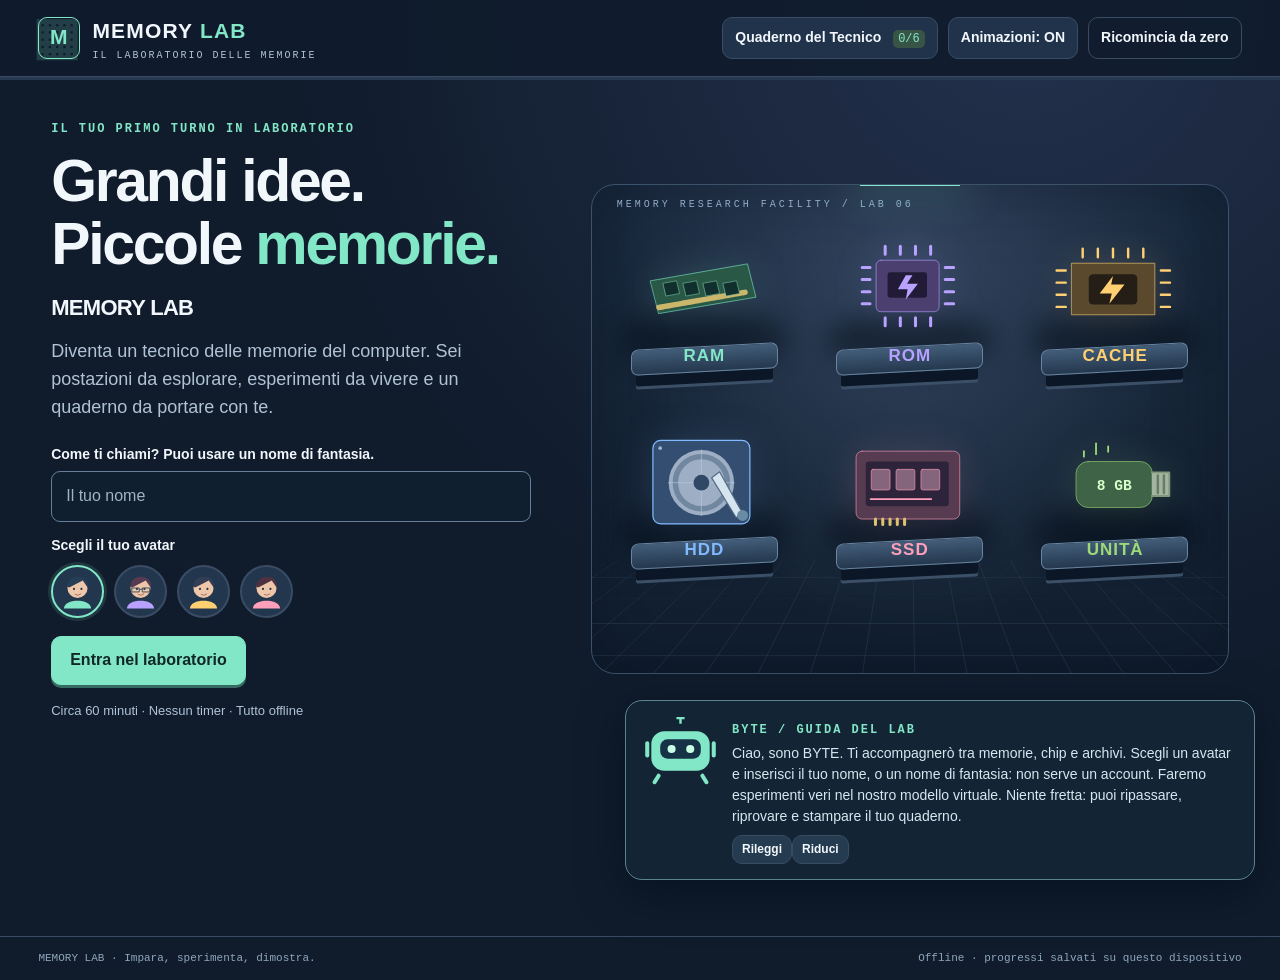
==== memory-lab/index.html @ 105fee85 "Aggiungi Memory Lab: sei laboratori sulle memorie del computer" ====
<!doctype html>
<html lang="it">
  <head>
    <meta charset="utf-8" />
    <meta name="viewport" content="width=device-width,initial-scale=1" />
    <meta name="theme-color" content="#101c2c" />
    <meta
      name="description"
      content="Un laboratorio interattivo per scoprire le memorie del computer. Sei esperimenti, un quaderno e una missione da tecnico."
    />
    <title>MEMORY LAB — Il laboratorio delle memorie</title>
    <link rel="stylesheet" href="style.css" />
    <script defer src="content.js"></script>
    <script defer src="app.js"></script>
  </head>
  <body>
    <header>
      <button
        class="logo"
        id="home"
        aria-label="Memory Lab, torna al laboratorio"
      >
        <span class="logo-chip">M<span>▦</span></span
        ><span
          >MEMORY <b>LAB</b><small>IL LABORATORIO DELLE MEMORIE</small></span
        >
      </button>
      <nav aria-label="Strumenti">
        <span id="student"></span
        ><button id="notebook">
          Quaderno del Tecnico <span id="noteCount">0/6</span></button
        ><button id="motion" aria-pressed="false">Animazioni: ON</button
        ><button id="reset" class="quiet">Ricomincia da zero</button>
      </nav>
    </header>
    <div class="global-progress"><div id="progressBar"></div></div>
    <main id="app"></main>
    <aside id="byte" aria-label="BYTE, assistente del laboratorio"></aside>
    <div id="announcer" class="sr-only" aria-live="polite"></div>
    <div id="toast" role="status" hidden></div>
    <dialog id="dialog">
      <h2 id="dialogTitle"></h2>
      <div id="dialogBody"></div>
      <div id="dialogActions"></div>
    </dialog>
    <section id="printArea"></section>
    <footer>
      <span>MEMORY LAB · Impara, sperimenta, dimostra.</span
      ><span id="saveState"
        >Offline · salvataggio automatico sul dispositivo</span
      >
    </footer>
  </body>
</html>
---- memory-lab/style.css ----
/* Interfaccia del laboratorio, simulazioni e viste di stampa A4. */
:root {
  --bg: #101c2c;
  --panel: #19283b;
  --panel2: #20334a;
  --line: #3a4c63;
  --text: #f2f7fc;
  --muted: #b1c2d6;
  --mint: #82e7c6;
  --purple: #b8a1ff;
  --amber: #ffd071;
  --blue: #82baff;
  --pink: #ff9fba;
  --green: #9ed977;
  --accent: var(--mint);
  color-scheme: dark;
}
* {
  box-sizing: border-box;
}
body {
  margin: 0;
  font-family: Arial, Helvetica, sans-serif;
  font-size: 16px;
  line-height: 1.55;
  color: var(--text);
  background:
    radial-gradient(ellipse at 80% 0, #24314d 0, transparent 50%), var(--bg);
}
button,
input,
select {
  font: inherit;
}
button {
  cursor: pointer;
  color: inherit;
  border: 1px solid var(--line);
  background: var(--panel2);
  border-radius: 10px;
  padding: 11px 18px;
  font-weight: 700;
  transition:
    transform 0.18s,
    background 0.18s,
    border-color 0.18s;
}
button:hover:not(:disabled) {
  background: #304966;
  border-color: #a4b9cf;
  transform: translateY(-2px);
}
button:disabled {
  opacity: 0.45;
  cursor: not-allowed;
}
button:focus-visible,
input:focus-visible,
select:focus-visible,
summary:focus-visible {
  outline: 3px solid var(--amber);
  outline-offset: 4px;
}
.primary {
  background: var(--mint);
  border-color: var(--mint);
  color: #102725;
  box-shadow: 0 3px 0 #356b62;
}
.primary:hover:not(:disabled) {
  background: #abf7dc;
  color: #102725;
}
.quiet {
  background: transparent;
}
.small {
  font-size: 14px;
  padding: 8px 12px;
}
.danger {
  color: #ffb8b8;
}
header {
  padding: 15px 3vw;
  display: flex;
  align-items: center;
  justify-content: space-between;
  gap: 20px;
  border-bottom: 1px solid var(--line);
  background: #101c2ce8;
  position: relative;
  z-index: 3;
}
.logo {
  display: flex;
  gap: 12px;
  align-items: center;
  background: none;
  border: 0;
  padding: 0;
  text-align: left;
  font-weight: 900;
  font-size: 21px;
  letter-spacing: 1.2px;
  white-space: nowrap;
}
.logo:hover:not(:disabled) {
  background: none;
  transform: none;
}
.logo b {
  color: var(--mint);
}
.logo small {
  display: block;
  font: 10px monospace;
  letter-spacing: 2px;
  color: var(--muted);
  margin-top: 2px;
}
.logo-chip {
  height: 42px;
  width: 42px;
  display: grid;
  place-items: center;
  border: 1px solid var(--mint);
  border-radius: 9px;
  color: var(--mint);
  position: relative;
}
.logo-chip > span {
  position: absolute;
  inset: -7px;
  font-size: 51px;
  opacity: 0.17;
  line-height: 1;
}
nav {
  display: flex;
  align-items: center;
  justify-content: end;
  gap: 10px;
  flex-wrap: wrap;
}
nav button {
  font-size: 14px;
  padding: 9px 12px;
}
#student {
  font-size: 14px;
  color: var(--muted);
}
#noteCount {
  font: 12px monospace;
  margin-left: 8px;
  background: #385447;
  border-radius: 5px;
  padding: 2px 5px;
  color: var(--mint);
}
.global-progress {
  height: 3px;
  background: #263950;
}
.global-progress > div {
  height: 100%;
  background: var(--mint);
  transition: width 0.5s;
}
main {
  max-width: 1400px;
  margin: auto;
  padding: 32px 4vw 190px;
  min-height: 85vh;
}
h1,
h2,
h3,
p {
  margin-top: 0;
}
h1 {
  font-size: clamp(36px, 4.6vw, 68px);
  line-height: 1.07;
  letter-spacing: -2.3px;
  margin-bottom: 20px;
}
h2 {
  font-size: 29px;
  line-height: 1.15;
  letter-spacing: -0.7px;
}
h3 {
  font-size: 20px;
  line-height: 1.25;
}
p {
  margin-bottom: 15px;
}
.muted {
  color: var(--muted);
}
.eyebrow {
  font: 700 12px monospace;
  letter-spacing: 2px;
  text-transform: uppercase;
  color: var(--accent);
  margin-bottom: 13px;
}
.pill {
  display: inline-block;
  border: 1px solid var(--line);
  padding: 5px 10px;
  border-radius: 20px;
  font: 12px monospace;
  letter-spacing: 0.4px;
}
.pill.good {
  color: var(--mint);
  border-color: #3b8c77;
  background: #183c37;
}
.actions {
  display: flex;
  align-items: center;
  gap: 12px;
  flex-wrap: wrap;
  margin: 20px 0 0;
}
.grid2 {
  display: grid;
  grid-template-columns: 1fr 1fr;
  gap: 22px;
}
.panel {
  background: linear-gradient(140deg, #20324a, #19283b);
  border: 1px solid var(--line);
  border-radius: 17px;
  padding: 25px;
  box-shadow: 0 13px 35px #030d1822;
}
.welcome {
  display: grid;
  grid-template-columns: 0.9fr 1.15fr;
  gap: 40px;
  align-items: center;
  margin: 10px 0;
}
.welcome h1 span {
  color: var(--mint);
}
.welcome-copy > p {
  font-size: 18px;
  color: var(--muted);
  max-width: 480px;
}
.welcome .lab-room {
  min-height: 490px;
}
.login {
  max-width: 480px;
  margin-top: 22px;
}
.login label {
  display: block;
  font-size: 14px;
  font-weight: 700;
  margin: 13px 0 6px;
}
input[type="text"],
input[type="number"] {
  width: 100%;
  padding: 12px 14px;
  border: 1px solid #667e99;
  border-radius: 9px;
  background: #101f30;
  color: white;
}
input::placeholder {
  color: #a2b3c5;
}
.avatars {
  display: flex;
  gap: 10px;
  margin: 8px 0 18px;
}
.avatar {
  padding: 7px;
  border-radius: 50%;
  border: 2px solid var(--line);
  width: 53px;
  height: 53px;
  background: #22364d;
  display: grid;
  place-items: center;
}
.avatar.selected {
  border-color: var(--mint);
  box-shadow: 0 0 0 3px #82e7c622;
}
.avatar svg {
  width: 100%;
  height: 100%;
}
.lab-top {
  display: flex;
  align-items: end;
  justify-content: space-between;
  gap: 20px;
  margin: 4px 0 22px;
}
.lab-top h1 {
  font-size: 38px;
  letter-spacing: -1px;
  margin: 0 0 8px;
}
.lab-top p {
  margin: 0;
  color: var(--muted);
}
.lab-stats {
  display: flex;
  gap: 25px;
  white-space: nowrap;
}
.lab-stats strong {
  display: block;
  font: 700 27px monospace;
  color: var(--mint);
}
.lab-stats span {
  font-size: 12px;
  color: var(--muted);
}
.lab-room {
  position: relative;
  border: 1px solid #3c516a;
  border-radius: 24px;
  padding: 35px 25px;
  background:
    radial-gradient(ellipse at 50% 10%, #33455f 0, transparent 65%),
    linear-gradient(180deg, #1b2b40, #111e2e);
  overflow: hidden;
  min-height: 510px;
  box-shadow: inset 0 0 70px #07101f77;
}
.lab-room:before {
  content: "";
  position: absolute;
  inset: 55% -20% -40%;
  background:
    linear-gradient(#546d8833 1px, transparent 1px),
    linear-gradient(90deg, #546d8833 1px, transparent 1px);
  background-size: 50px 50px;
  transform: perspective(260px) rotateX(42deg);
  pointer-events: none;
}
.room-label {
  position: absolute;
  top: 14px;
  left: 25px;
  color: #90acc8;
  font: 10px monospace;
  letter-spacing: 3px;
}
.room-light {
  position: absolute;
  top: -2px;
  width: 100px;
  height: 3px;
  left: calc(50% - 50px);
  background: var(--mint);
  box-shadow: 0 0 40px 13px #82e7c622;
}
.room-stations {
  display: grid;
  grid-template-columns: repeat(3, 1fr);
  gap: 24px 30px;
  position: relative;
  padding-top: 15px;
}
.bench {
  position: relative;
  border: 0;
  background: transparent;
  padding: 4px 5px 12px;
  min-height: 203px;
  text-align: center;
  border-radius: 12px;
  display: flex;
  align-items: center;
  flex-direction: column;
  color: var(--text);
  isolation: isolate;
}
.bench:before {
  content: "";
  position: absolute;
  inset: auto 2% 40px;
  height: 50px;
  border-radius: 45%;
  background: #030b1477;
  filter: blur(12px);
  z-index: -1;
}
.bench:after {
  content: "";
  position: absolute;
  inset: auto 8% 33px;
  height: 24px;
  border: 1px solid #6885a1;
  border-radius: 7px;
  background: linear-gradient(#435d79, #24384e);
  transform: skewY(-3deg);
  z-index: -1;
  box-shadow:
    0 16px 0 -5px #0b1726,
    0 19px 0 -5px #3b5067;
}
.bench:hover:not(:disabled) {
  background: #ffffff07;
  transform: translateY(-5px);
}
.bench svg {
  width: 180px;
  max-width: 90%;
  height: 130px;
  filter: drop-shadow(
    0 0 18px color-mix(in srgb, var(--accent) 14%, transparent)
  );
  animation: float 5s ease-in-out infinite;
}
.bench:nth-child(2) svg {
  animation-delay: -1s;
}
.bench:nth-child(3) svg {
  animation-delay: -2s;
}
.bench:nth-child(4) svg {
  animation-delay: -3s;
}
.bench strong {
  font-size: 17px;
  letter-spacing: 1px;
  color: var(--accent);
  display: block;
  margin: 4px 0;
}
.bench > span {
  display: block;
  font-size: 12px;
  color: var(--muted);
  font-weight: 400;
}
.bench .bench-status {
  position: absolute;
  right: 5px;
  top: 2px;
  border: 1px solid #556b80;
  background: #111f2f;
  border-radius: 20px;
  font: 11px monospace;
  padding: 4px 8px;
}
.bench.completed .bench-status {
  color: var(--mint);
  border-color: #6ca98e;
}
.bench.compact {
  min-height: 170px;
  pointer-events: none;
}
.bench.compact svg {
  height: 100px;
}
.bench.compact > span,
.bench.compact .bench-status {
  display: none;
}
.final-console {
  margin-top: 22px;
  display: flex;
  align-items: center;
  gap: 20px;
  border: 1px solid #735e99;
  background: linear-gradient(100deg, #302343, #202e47);
  border-radius: 15px;
  padding: 20px 24px;
}
.final-console .console-symbol {
  font: 40px monospace;
  color: var(--purple);
}
.final-console p {
  margin: 4px 0 0;
  color: var(--muted);
  font-size: 14px;
}
.final-console button {
  margin-left: auto;
  white-space: nowrap;
}
.station-heading {
  display: flex;
  align-items: center;
  justify-content: space-between;
  gap: 20px;
  margin: 3px 0 22px;
}
.station-heading h1 {
  font-size: 39px;
  letter-spacing: -1.2px;
  margin: 5px 0 10px;
}
.station-heading .hardware {
  width: 145px;
  height: 110px;
  flex: none;
}
.station-heading p {
  margin: 0;
  color: var(--muted);
}
.phase-tabs {
  display: flex;
  gap: 8px;
  flex-wrap: wrap;
  margin-bottom: 24px;
}
.phase-tabs button {
  background: #162537;
  font-size: 14px;
  padding: 10px 18px;
}
.phase-tabs button.active {
  background: var(--accent);
  color: #101c2c;
  border-color: var(--accent);
}
.phase-tabs button .phase-num {
  font: 12px monospace;
  margin-right: 8px;
  opacity: 0.7;
}
.discover {
  display: grid;
  grid-template-columns: 260px 1fr;
  gap: 30px;
  align-items: center;
  min-height: 315px;
}
.theory-visual {
  height: 240px;
  position: relative;
  background: radial-gradient(ellipse, #42516b55, transparent 70%);
  display: grid;
  place-items: center;
}
.theory-visual > .hardware {
  width: 220px;
  height: 180px;
  animation: float 5s ease-in-out infinite;
}
.theory-content h2 {
  font-size: 32px;
}
.theory-content > p {
  font-size: 19px;
  max-width: 740px;
}
.example {
  padding: 15px 18px;
  border-left: 3px solid var(--accent);
  background: #101c2c77;
  border-radius: 0 8px 8px 0;
  font-size: 16px;
  color: #d0dfeb;
}
.theory-steps {
  display: flex;
  gap: 7px;
  margin-bottom: 20px;
}
.theory-steps button {
  width: 35px;
  height: 7px;
  min-height: 7px;
  border-radius: 20px;
  padding: 0;
  background: #506079;
  border: 0;
}
.theory-steps button.active {
  background: var(--accent);
}
.exp-instructions {
  border-left: 3px solid var(--accent);
  background: #20334c;
  padding: 15px 18px;
  border-radius: 0 10px 10px 0;
  margin-bottom: 22px;
}
.experiment {
  display: grid;
  grid-template-columns: 1.1fr 1fr;
  gap: 24px;
}
.sim-scene {
  min-height: 320px;
  padding: 25px;
  background: radial-gradient(ellipse at 50% 20%, #2c435d, #101e30);
  border: 1px solid var(--line);
  border-radius: 17px;
  position: relative;
  overflow: hidden;
}
.sim-scene > h3 {
  font: 13px monospace;
  letter-spacing: 2px;
  color: var(--accent);
  margin-bottom: 20px;
}
.meter {
  height: 25px;
  background: #071423;
  border-radius: 8px;
  border: 1px solid #577086;
  overflow: hidden;
  margin: 12px 0;
}
.meter > span {
  display: block;
  height: 100%;
  background: var(--accent);
  transition: width 0.4s;
  position: relative;
}
.meter > span:after {
  content: "";
  position: absolute;
  inset: 0;
  background: repeating-linear-gradient(
    90deg,
    transparent 0,
    transparent 27px,
    #101c2c55 28px,
    #101c2c55 30px
  );
}
.meter-caption {
  display: flex;
  justify-content: space-between;
  font: 14px monospace;
  gap: 10px;
}
.app-buttons {
  display: grid;
  grid-template-columns: 1fr 1fr;
  gap: 10px;
  margin: 20px 0;
}
.app-buttons button {
  padding: 15px 12px;
  text-align: left;
  font-size: 14px;
}
.app-buttons button b {
  display: block;
  color: var(--accent);
  font: 20px monospace;
  margin-bottom: 5px;
}
.app-buttons .opened {
  border-color: var(--mint);
  background: #1d443e;
}
.computer {
  margin: 10px auto 22px;
  width: 210px;
  height: 135px;
  background: #091323;
  border: 8px solid #657b93;
  border-radius: 10px;
  box-shadow: 0 8px 0 #07101f;
  position: relative;
  display: grid;
  place-items: center;
  text-align: center;
  padding: 10px;
  color: var(--mint);
}
.computer:after {
  content: "";
  position: absolute;
  width: 90px;
  height: 9px;
  background: #657b93;
  bottom: -24px;
  left: 52px;
}
.computer.off {
  color: #71869e;
}
.computer.booted {
  box-shadow: 0 0 35px #82e7c622;
}
.archive-files {
  display: flex;
  gap: 8px;
  flex-wrap: wrap;
  margin-top: 20px;
}
.archive-files span {
  border: 1px solid #4f6a81;
  border-radius: 6px;
  padding: 6px 10px;
  background: #1b3045;
  font-size: 14px;
}
.goals {
  padding: 0;
  list-style: none;
  font-size: 14px;
  display: grid;
  gap: 8px;
  margin: 16px 0;
}
.goals li {
  padding: 9px 12px;
  background: #142235;
  border-radius: 6px;
  border: 1px solid #324960;
}
.goals li.done {
  background: #1b3a34;
  border-color: #3d7b66;
  color: #b5f5d9;
}
.feedback {
  border: 1px solid #506881;
  border-radius: 10px;
  background: #22374e;
  padding: 15px 18px;
  margin: 18px 0 0;
  min-height: 55px;
}
.feedback.good {
  border-color: #65b496;
  background: #183c34;
  color: #c9ffe6;
}
.feedback.bad {
  border-color: #d68b71;
  background: #412e31;
  color: #ffe0d4;
}
.boot-tiles,
.order-pool,
.answer-order {
  display: flex;
  flex-wrap: wrap;
  gap: 9px;
  margin: 18px 0;
}
.boot-tiles button {
  flex: 1 1 170px;
  text-align: left;
}
.boot-tiles button span {
  display: block;
  font: 12px monospace;
  color: var(--accent);
  margin-bottom: 5px;
}
.boot-slots {
  display: grid;
  gap: 7px;
  margin: 15px 0;
}
.boot-slots button {
  text-align: left;
  background: #142235;
  min-height: 47px;
  border-style: dashed;
  font-size: 14px;
}
.boot-slots b {
  color: var(--accent);
  margin-right: 12px;
}
.flow {
  display: flex;
  gap: 10px;
  align-items: center;
  justify-content: center;
  margin: 20px 0;
}
.flow-block {
  background: #213a53;
  border: 1px solid #68849d;
  border-radius: 12px;
  padding: 18px 13px;
  min-width: 80px;
  text-align: center;
  font-weight: 700;
}
.flow-link {
  font: 24px monospace;
  color: var(--accent);
}
.cache-slots {
  display: flex;
  gap: 8px;
  justify-content: center;
  margin: 25px 0;
}
.cache-slot {
  border: 2px dashed #627f91;
  background: #142336;
  border-radius: 9px;
  width: 65px;
  height: 70px;
  display: grid;
  place-items: center;
  font: 30px monospace;
  color: var(--amber);
}
.cache-slot.filled {
  border-style: solid;
  border-color: #c7a860;
  background: #453d27;
}
.data-buttons {
  display: flex;
  gap: 8px;
  flex-wrap: wrap;
}
.data-buttons button {
  width: 48px;
  height: 48px;
  padding: 8px;
  font: 700 20px monospace;
}
.counter-row {
  display: flex;
  justify-content: space-around;
  gap: 12px;
  margin-top: 20px;
}
.counter-row b {
  display: block;
  font: 700 25px monospace;
  color: var(--accent);
}
.counter-row span {
  font-size: 12px;
  color: var(--muted);
}
.disk-wrap {
  height: 220px;
  display: grid;
  place-items: center;
  position: relative;
}
.disk-wrap .hardware {
  width: 270px;
  height: 220px;
}
.disk-wrap.busy .platter {
  animation: spin 1s linear infinite;
  transform-origin: 100px 90px;
}
.disk-wrap.busy .head {
  animation: head 0.7s ease-in-out infinite;
  transform-origin: 171px 136px;
}
.file-list {
  list-style: none;
  padding: 0;
  display: grid;
  gap: 8px;
  max-height: 320px;
  overflow: auto;
}
.file-list li {
  display: flex;
  align-items: center;
  gap: 12px;
  border: 1px solid var(--line);
  border-radius: 8px;
  padding: 10px;
  background: #172b40;
}
.file-list li > span {
  flex: 1;
}
.file-list small {
  color: var(--muted);
  font-size: 12px;
  display: block;
}
.file-list button {
  font-size: 13px;
  padding: 6px 10px;
}
.race-lane {
  padding: 20px;
  margin-bottom: 14px;
  border: 1px solid var(--line);
  border-radius: 12px;
  background: #15273b;
}
.race-lane h3 {
  display: flex;
  justify-content: space-between;
  margin-bottom: 10px;
  font-size: 16px;
}
.race-lane h3 span {
  font: 13px monospace;
  color: var(--muted);
}
.race-lane .meter {
  height: 30px;
}
.race-lane.ssd .meter > span {
  background: var(--pink);
}
.scenario {
  border: 1px solid var(--line);
  padding: 14px 16px;
  border-radius: 9px;
  margin: 10px 0;
  background: #162a3f;
}
.scenario p {
  font-size: 15px;
  margin-bottom: 10px;
}
.scenario .done-label {
  color: var(--mint);
  font-size: 14px;
}
.usb-visual {
  width: 100%;
  height: 110px;
  position: relative;
  border-radius: 25px;
  background: linear-gradient(140deg, #547958, #274235);
  border: 2px solid #8bb886;
  margin: 15px 0 30px;
  display: grid;
  place-items: center;
  color: #d8ffce;
  font: 700 27px monospace;
  box-shadow: inset 0 0 30px #101f24;
}
.usb-visual:after {
  content: "";
  position: absolute;
  right: -17px;
  top: 28px;
  width: 33px;
  height: 50px;
  border-radius: 0 6px 6px 0;
  background: repeating-linear-gradient(
    90deg,
    #b6c5b3 0,
    #b6c5b3 7px,
    #566e58 8px,
    #566e58 10px
  );
  border: 2px solid #82927e;
}
.calc-field {
  border: 1px solid var(--line);
  border-radius: 9px;
  padding: 14px;
  margin-bottom: 12px;
}
.calc-field label {
  display: block;
  font-size: 14px;
  margin-bottom: 9px;
}
.calc-row {
  display: flex;
  gap: 8px;
}
.calc-row input {
  min-width: 80px;
}
.question-shell {
  max-width: 900px;
  margin: auto;
}
.quiz-top {
  display: flex;
  justify-content: space-between;
  align-items: center;
  gap: 15px;
  margin-bottom: 20px;
}
.quiz-top span {
  font: 14px monospace;
  color: var(--muted);
}
.question-options {
  display: grid;
  gap: 12px;
  margin: 24px 0;
}
.question-options button {
  text-align: left;
  font-weight: 400;
  line-height: 1.5;
  padding: 16px 20px;
  border: 1px solid #61758f;
}
.question-options button.selected {
  border-color: var(--accent);
  background: #2b4b58;
}
.question-options button.correct {
  border-color: var(--mint);
  background: #1d4438;
}
.question-options button.incorrect {
  border-color: #d68b71;
  background: #49313a;
}
.question-shell h2 {
  font-size: 27px;
  line-height: 1.4;
}
.match-row {
  display: grid;
  grid-template-columns: 1fr 1fr;
  gap: 15px;
  align-items: center;
  padding: 13px 0;
  border-bottom: 1px solid var(--line);
}
select {
  width: 100%;
  appearance: none;
  padding: 12px 36px 12px 13px;
  border: 1px solid #7a8fa6;
  border-radius: 7px;
  background: #16283b
    url("data:image/svg+xml,%3Csvg xmlns='http://www.w3.org/2000/svg' width='12' height='8'%3E%3Cpath d='m1 1 5 5 5-5' fill='none' stroke='%23c4dded' stroke-width='2'/%3E%3C/svg%3E")
    no-repeat right 12px center;
  color: white;
}
.answer-order {
  min-height: 60px;
  padding: 14px;
  border: 1px dashed #67839c;
  border-radius: 9px;
}
.answer-order button {
  font-size: 14px;
  background: #2b455d;
}
.order-pool button {
  font-size: 14px;
}
.quiz-result {
  text-align: center;
  padding: 28px;
}
.quiz-result .big-score {
  font: 700 80px monospace;
  color: var(--accent);
  margin: 20px 0;
}
.notebook {
  background: #f4f6ed;
  color: #1b3540;
  border: 1px solid #a4b7b0;
  padding: 32px;
  border-radius: 7px;
  position: relative;
}
.notebook:before {
  content: "";
  position: absolute;
  left: 20px;
  top: 0;
  bottom: 0;
  width: 1px;
  background: #dfb8a7;
}
.notebook > .notebook-title {
  border-bottom: 2px solid #a8b8af;
  padding-bottom: 20px;
  margin-bottom: 26px;
}
.note-grid {
  display: grid;
  grid-template-columns: 1fr 1fr;
  gap: 22px;
}
.note-card {
  padding: 24px;
  border: 1px solid #b8c8bd;
  border-radius: 8px;
  background: repeating-linear-gradient(
    #fffef6 0,
    #fffef6 28px,
    #dfe7dc 29px,
    #fffef6 30px
  );
  break-inside: avoid;
  position: relative;
}
.note-card .hardware {
  width: 110px;
  height: 85px;
  float: right;
  margin: 0 0 12px 14px;
}
.note-card h2 {
  font-size: 24px;
}
.note-card p,
.note-card li {
  font-size: 15px;
}
.note-card ul {
  padding-left: 20px;
}
.note-card .observation {
  background: #e6efdf;
  border-radius: 6px;
  padding: 12px;
  font-size: 14px;
}
.note-card .note-score {
  font: 700 14px monospace;
  clear: both;
}
.table-scroll {
  overflow: auto;
  margin: 25px 0;
}
table {
  width: 100%;
  border-collapse: collapse;
  font-size: 13px;
}
th,
td {
  border: 1px solid #a2b6b0;
  padding: 10px;
  text-align: left;
  vertical-align: top;
}
th {
  background: #dce7d8;
  color: #244137;
}
table caption {
  text-align: left;
  font-weight: 700;
  font-size: 22px;
  padding: 15px 0;
}
.empty-note {
  text-align: center;
  padding: 45px;
  color: #486658;
}
.client-card {
  display: grid;
  grid-template-columns: 130px 1fr;
  gap: 25px;
  align-items: start;
}
.client-avatar {
  border-radius: 50%;
  width: 110px;
  height: 110px;
  display: grid;
  place-items: center;
  background: #3b3858;
  border: 1px solid #a59cc9;
}
.client-avatar svg {
  width: 85px;
  height: 85px;
}
.client-card blockquote {
  font-size: 22px;
  margin: 5px 0 22px;
  line-height: 1.5;
}
.final-flow {
  display: grid;
  grid-template-columns: repeat(4, 1fr);
  gap: 20px;
  margin: 25px 0;
}
.final-flow .flow-block {
  padding: 18px 10px;
  position: relative;
  opacity: 0.65;
}
.final-flow .flow-block.active {
  background: #375842;
  border-color: var(--mint);
  opacity: 1;
  box-shadow: 0 0 30px #82e7c622;
}
.final-flow .hardware {
  height: 95px;
  width: 100%;
  display: block;
  margin-bottom: 12px;
}
.final-flow .flow-block:not(:last-child):after {
  content: "›";
  position: absolute;
  right: -19px;
  top: 40%;
  color: var(--mint);
  font-size: 25px;
}
.diploma {
  max-width: 900px;
  margin: 15px auto;
  text-align: center;
  background: radial-gradient(ellipse at top, #38534d, #172b3b 65%);
  border: 1px solid #6c9e87;
  border-radius: 20px;
  padding: 45px 30px;
}
.medal {
  margin: 0 auto 20px;
  width: 88px;
  height: 88px;
  display: grid;
  place-items: center;
  background: var(--mint);
  color: #183b32;
  border: 6px double #306655;
  border-radius: 50%;
  font: 40px serif;
}
.diploma h1 {
  font-size: 40px;
  letter-spacing: 1px;
}
.diploma .student-name {
  font-size: 35px;
  color: var(--mint);
  font-weight: 700;
  margin: 22px 0;
}
.score-total {
  font: 700 55px monospace;
  color: var(--amber);
}
.diploma small {
  color: var(--muted);
  font-size: 13px;
}
.diploma-grid {
  display: grid;
  grid-template-columns: repeat(6, 1fr);
  gap: 8px;
  margin: 25px 0;
}
.diploma-grid > div {
  padding: 12px 5px;
  background: #132537;
  border-radius: 6px;
  font-size: 12px;
}
.diploma-grid b {
  display: block;
  font-size: 20px;
}
.byte-bot {
  width: 73px;
  height: 70px;
  flex: none;
  animation: float 4s ease-in-out infinite;
}
.byte-bot svg {
  width: 100%;
  height: 100%;
}
#byte {
  position: fixed;
  bottom: 20px;
  right: 25px;
  left: auto;
  max-width: 630px;
  width: calc(100% - 50px);
  padding: 15px 18px;
  display: flex;
  align-items: start;
  gap: 15px;
  border: 1px solid #5d8290;
  border-radius: 17px;
  background: #142637f5;
  box-shadow: 0 12px 45px #050d1ba8;
  z-index: 10;
  backdrop-filter: blur(12px);
}
#byte p {
  font-size: 14px;
  margin: 3px 0 8px;
  color: #d8e6ef;
  line-height: 1.5;
}
#byte .byte-name {
  font: 700 12px monospace;
  letter-spacing: 2px;
  color: var(--mint);
}
#byte button {
  font-size: 12px;
  padding: 4px 9px;
  background: #243b50;
}
#byte.collapsed {
  width: auto;
  max-width: none;
  align-items: center;
}
#byte.collapsed .byte-bot {
  width: 45px;
  height: 43px;
}
#byte.collapsed p,
#byte.collapsed .byte-name {
  display: none;
}
#byte.collapsed .byte-text {
  display: flex;
  gap: 6px;
  align-items: center;
}
#toast {
  position: fixed;
  top: 90px;
  left: 50%;
  transform: translateX(-50%);
  z-index: 40;
  background: #d6fae5;
  color: #153b2e;
  padding: 13px 23px;
  border-radius: 9px;
  box-shadow: 0 6px 30px #0005;
  max-width: 90%;
  font-size: 15px;
}
dialog {
  background: #1c3046;
  color: white;
  border: 1px solid #819ab0;
  border-radius: 16px;
  padding: 28px;
  max-width: 650px;
  width: 92%;
  max-height: 85vh;
  box-shadow: 0 30px 100px #0006;
}
dialog::backdrop {
  background: #020b17b8;
}
#dialogActions {
  display: flex;
  justify-content: end;
  gap: 10px;
  flex-wrap: wrap;
  margin-top: 25px;
}
#dialogBody p {
  color: #d5e1eb;
}
footer {
  padding: 15px 3vw;
  color: #8fa6bc;
  border-top: 1px solid var(--line);
  display: flex;
  justify-content: space-between;
  gap: 12px;
  font: 11px monospace;
}
.sr-only {
  position: absolute;
  width: 1px;
  height: 1px;
  overflow: hidden;
  clip: rect(0, 0, 0, 0);
}
#printArea {
  display: none;
}
.reduced *,
.reduced *:before,
.reduced *:after {
  animation: none !important;
  transition: none !important;
}
@keyframes float {
  50% {
    transform: translateY(-6px);
  }
}
@keyframes spin {
  to {
    transform: rotate(360deg);
  }
}
@keyframes head {
  50% {
    transform: rotate(-28deg);
  }
}
@media (prefers-reduced-motion: reduce) {
  *,
  *:before,
  *:after {
    animation: none !important;
    transition: none !important;
  }
}
@media (max-width: 1050px) {
  header {
    align-items: start;
  }
  .logo {
    font-size: 17px;
  }
  nav {
    gap: 6px;
  }
  nav button {
    font-size: 12px;
    padding: 8px;
  }
  .welcome {
    gap: 25px;
    grid-template-columns: 1fr 1fr;
  }
  .welcome .lab-room {
    padding: 25px 10px;
    min-height: 450px;
  }
  .welcome .room-stations {
    gap: 15px 8px;
  }
  .welcome .bench.compact {
    min-height: 170px;
  }
  .experiment {
    grid-template-columns: 1fr 1fr;
  }
  .lab-stats {
    gap: 15px;
  }
  .discover {
    grid-template-columns: 190px 1fr;
  }
  .theory-visual > .hardware {
    width: 180px;
  }
  .note-card {
    padding: 18px;
  }
  .diploma-grid {
    grid-template-columns: repeat(3, 1fr);
  }
}
@media (max-width: 760px) {
  header {
    padding: 13px 16px;
    flex-direction: column;
    gap: 12px;
  }
  nav {
    justify-content: start;
  }
  #student {
    font-size: 13px;
  }
  .logo small {
    font-size: 9px;
  }
  main {
    padding: 24px 17px 190px;
  }
  .welcome {
    grid-template-columns: 1fr;
  }
  .welcome-copy > p {
    font-size: 17px;
  }
  .welcome .lab-room {
    min-height: 380px;
    order: -1;
  }
  .welcome .bench.compact {
    min-height: 140px;
  }
  .welcome .bench.compact svg {
    height: 85px;
  }
  .welcome .bench strong {
    font-size: 14px;
  }
  .room-stations {
    gap: 15px;
  }
  .lab-room {
    padding: 30px 10px 15px;
  }
  .bench {
    min-height: 180px;
  }
  .bench svg {
    height: 110px;
  }
  .bench > span {
    font-size: 11px;
  }
  .bench strong {
    font-size: 15px;
  }
  .bench .bench-status {
    font-size: 10px;
  }
  .lab-top {
    align-items: start;
  }
  .lab-top h1 {
    font-size: 30px;
  }
  .lab-stats {
    gap: 10px;
    flex-direction: column;
  }
  .lab-stats strong {
    font-size: 22px;
  }
  .lab-stats span {
    font-size: 10px;
  }
  .grid2,
  .experiment,
  .discover,
  .note-grid {
    grid-template-columns: 1fr;
  }
  .discover {
    gap: 5px;
  }
  .theory-visual {
    height: 140px;
  }
  .theory-visual > .hardware {
    width: 150px;
    height: 130px;
  }
  .theory-content > p {
    font-size: 17px;
  }
  .theory-content h2 {
    font-size: 26px;
  }
  .station-heading h1 {
    font-size: 31px;
  }
  .station-heading .hardware {
    width: 85px;
    height: 80px;
  }
  .panel {
    padding: 19px;
  }
  .phase-tabs {
    gap: 6px;
  }
  .phase-tabs button {
    padding: 10px 12px;
    font-size: 13px;
  }
  .sim-scene {
    padding: 20px;
    min-height: 280px;
  }
  .final-console {
    padding: 16px;
    gap: 12px;
    flex-wrap: wrap;
  }
  .final-console .console-symbol {
    font-size: 30px;
  }
  .final-console button {
    margin-left: 0;
  }
  .final-console h3 {
    margin-bottom: 5px;
  }
  .notebook {
    padding: 25px 17px;
  }
  .notebook:before {
    left: 8px;
  }
  .client-card {
    grid-template-columns: 1fr;
  }
  .client-avatar {
    width: 80px;
    height: 80px;
  }
  .client-card blockquote {
    font-size: 19px;
  }
  .final-flow {
    gap: 12px;
    grid-template-columns: 1fr 1fr;
  }
  .final-flow .flow-block:nth-child(2):after {
    display: none;
  }
  .flow {
    gap: 6px;
  }
  .flow-block {
    min-width: 65px;
    padding: 15px 8px;
  }
  .cache-slot {
    width: 57px;
    height: 61px;
  }
  .diploma {
    padding: 30px 16px;
  }
  .diploma h1 {
    font-size: 29px;
  }
  .diploma .student-name {
    font-size: 28px;
  }
  .score-total {
    font-size: 45px;
  }
  #byte {
    right: 12px;
    bottom: 10px;
    width: calc(100% - 24px);
    padding: 12px;
    gap: 10px;
  }
  #byte p {
    font-size: 13px;
  }
  .byte-bot {
    width: 53px;
    height: 55px;
  }
  footer {
    flex-direction: column;
    font-size: 10px;
  }
  .match-row {
    grid-template-columns: 1fr;
    gap: 7px;
  }
  .quiz-top {
    align-items: start;
  }
  .question-shell h2 {
    font-size: 23px;
  }
}
@media (max-width: 420px) {
  .room-stations {
    grid-template-columns: 1fr 1fr;
  }
  .bench {
    min-height: 180px;
  }
  .welcome .bench.compact {
    min-height: 130px;
  }
  .welcome .lab-room {
    min-height: 450px;
  }
  .avatars {
    gap: 7px;
  }
  .avatar {
    width: 46px;
    height: 46px;
  }
  .app-buttons {
    gap: 7px;
  }
  .app-buttons button {
    padding: 12px 8px;
  }
  .lab-stats {
    display: none;
  }
}
@media print {
  @page {
    size: A4;
    margin: 16mm;
  }
  html,
  body {
    background: white !important;
    color: #183643 !important;
    color-scheme: light;
  }
  body > * {
    display: none !important;
  }
  #printArea {
    display: block !important;
    font-family: Arial, sans-serif;
  }
  #printArea .notebook {
    border: 0;
    padding: 0;
    background: white;
  }
  #printArea .notebook:before {
    display: none;
  }
  #printArea .note-grid {
    display: block;
  }
  #printArea .note-card {
    margin-bottom: 15px;
    background: white;
    box-shadow: none;
    break-inside: avoid;
    border: 1px solid #9aaea3;
    padding: 16px;
  }
  #printArea .note-card .hardware {
    width: 90px;
    height: 75px;
  }
  #printArea .note-card p,
  #printArea .note-card li {
    font-size: 12px;
    line-height: 1.5;
  }
  #printArea .observation {
    font-size: 12px;
  }
  #printArea h1 {
    font-size: 28px;
    letter-spacing: 0;
  }
  #printArea h2 {
    font-size: 22px;
  }
  #printArea table {
    font-size: 10px;
  }
  #printArea th,
  #printArea td {
    padding: 7px;
  }
  #printArea .diploma {
    background: white;
    color: #163e33;
    border: 4px double #2e7962;
    box-shadow: none;
    max-width: none;
    margin: 10mm 0;
    padding: 25mm 10mm;
  }
  #printArea .student-name {
    color: #246b54;
  }
  #printArea .score-total {
    color: #2a514b;
  }
  #printArea .diploma-grid > div {
    background: #edf4ec;
    color: #1b3540;
  }
  #printArea small {
    color: #345267;
  }
  #printArea .medal {
    background: #dcf3de;
    color: #163e33;
  }
  #printArea .table-scroll {
    overflow: visible;
  }
  #printArea button {
    display: none !important;
  }
  svg {
    -webkit-print-color-adjust: exact;
    print-color-adjust: exact;
  }
}

/* Gli strumenti restano disponibili anche durante lettura e verifiche. */
header {
  position: sticky;
  top: 0;
  z-index: 25;
}
#student {
  display: flex;
  align-items: center;
  gap: 7px;
}
.student-avatar {
  width: 29px;
  height: 29px;
  display: inline-flex;
  flex: none;
}
.student-avatar svg {
  width: 100%;
  height: 100%;
}
.bench .bench-score {
  font: 12px monospace;
  color: var(--accent);
  margin-top: 5px;
}
main h1:focus {
  outline: none;
}
html {
  scroll-padding-top: 110px;
}
button,
input,
select {
  scroll-margin-top: 115px;
}
@media (max-width: 760px) {
  html {
    scroll-padding-top: 180px;
  }
  button,
  input,
  select {
    scroll-margin-top: 180px;
  }
}

@keyframes arrive {
  from {
    transform: translateY(-7px);
    opacity: 0.35;
  }
  to {
    transform: translateY(0);
    opacity: 1;
  }
}
.final-flow .active .hardware {
  animation: arrive 0.6s ease-out;
}
.final-flow .active:before {
  content: "DATI IN QUESTO PASSAGGIO";
  display: block;
  font: 10px monospace;
  color: var(--mint);
  margin-bottom: 8px;
}
@media print {
  #printArea .eyebrow {
    color: #345b4b !important;
  }
}
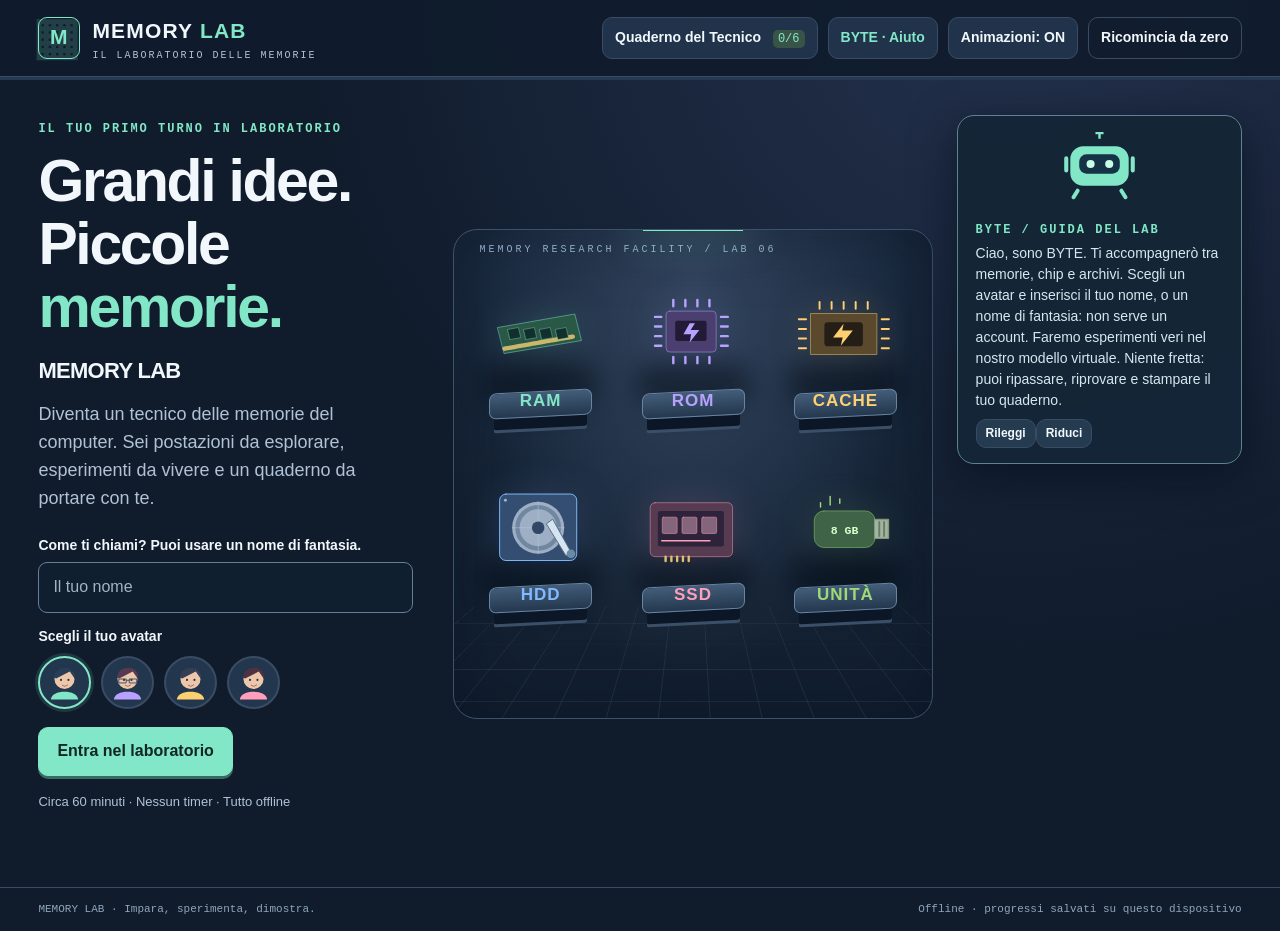
==== commit 9c35fdc4: "Correggi pulsanti MB/TB e semplifica il linguaggio di Memory Lab" ====
--- a/memory-lab/index.html
+++ b/memory-lab/index.html
@@ -29,13 +29,17 @@
         <span id="student"></span
         ><button id="notebook">
           Quaderno del Tecnico <span id="noteCount">0/6</span></button
+        ><button id="byteHelp" aria-label="Leggi la spiegazione di BYTE">
+          BYTE · Aiuto</button
         ><button id="motion" aria-pressed="false">Animazioni: ON</button
         ><button id="reset" class="quiet">Ricomincia da zero</button>
       </nav>
     </header>
     <div class="global-progress"><div id="progressBar"></div></div>
-    <main id="app"></main>
-    <aside id="byte" aria-label="BYTE, assistente del laboratorio"></aside>
+    <div class="workspace">
+      <main id="app"></main>
+      <aside id="byte" aria-label="BYTE, assistente del laboratorio"></aside>
+    </div>
     <div id="announcer" class="sr-only" aria-live="polite"></div>
     <div id="toast" role="status" hidden></div>
     <dialog id="dialog">
--- a/memory-lab/style.css
+++ b/memory-lab/style.css
@@ -1887,3 +1887,90 @@
     color: #345b4b !important;
   }
 }
+
+/* BYTE occupa una colonna propria: non può coprire pulsanti o campi. */
+.workspace {
+  display: grid;
+  grid-template-columns: minmax(0, 1fr) 285px;
+  gap: 24px;
+  max-width: 1560px;
+  margin: 0 auto;
+  padding: 0 3vw;
+  align-items: start;
+}
+.workspace > main {
+  width: 100%;
+  min-width: 0;
+  max-width: none;
+  padding: 32px 0 50px;
+  margin: 0;
+}
+#byte,
+#byte.collapsed {
+  position: sticky;
+  top: 115px;
+  bottom: auto;
+  left: auto;
+  right: auto;
+  width: 100%;
+  max-width: none;
+  margin: 32px 0 24px;
+  flex-direction: column;
+  z-index: 1;
+}
+#byte .byte-bot {
+  align-self: center;
+}
+#byteHelp {
+  color: var(--mint);
+}
+.byte-dialog-robot {
+  width: 75px;
+  height: 75px;
+  margin-bottom: 15px;
+}
+.byte-dialog-robot svg {
+  width: 100%;
+  height: 100%;
+}
+.photo-unit-answers {
+  display: flex;
+  gap: 12px;
+  flex-wrap: wrap;
+}
+.photo-unit-answers button {
+  min-width: 90px;
+  min-height: 48px;
+}
+.photo-unit-answers button[aria-pressed="true"] {
+  border-color: var(--mint);
+  background: #244a43;
+  box-shadow: 0 0 0 2px #82e7c633;
+}
+.inline-feedback {
+  margin: 12px 0 0;
+  padding: 12px;
+  border-radius: 7px;
+  font-size: 14px;
+}
+.inline-feedback.good {
+  background: #1b3a34;
+  color: #c9ffe6;
+}
+.inline-feedback.bad {
+  background: #412e31;
+  color: #ffe0d4;
+}
+@media (max-width: 1100px) {
+  .workspace {
+    grid-template-columns: minmax(0, 1fr);
+    padding: 0 4vw;
+  }
+  #byte,
+  #byte.collapsed {
+    display: none;
+  }
+  .workspace > main {
+    padding: 24px 0 40px;
+  }
+}
